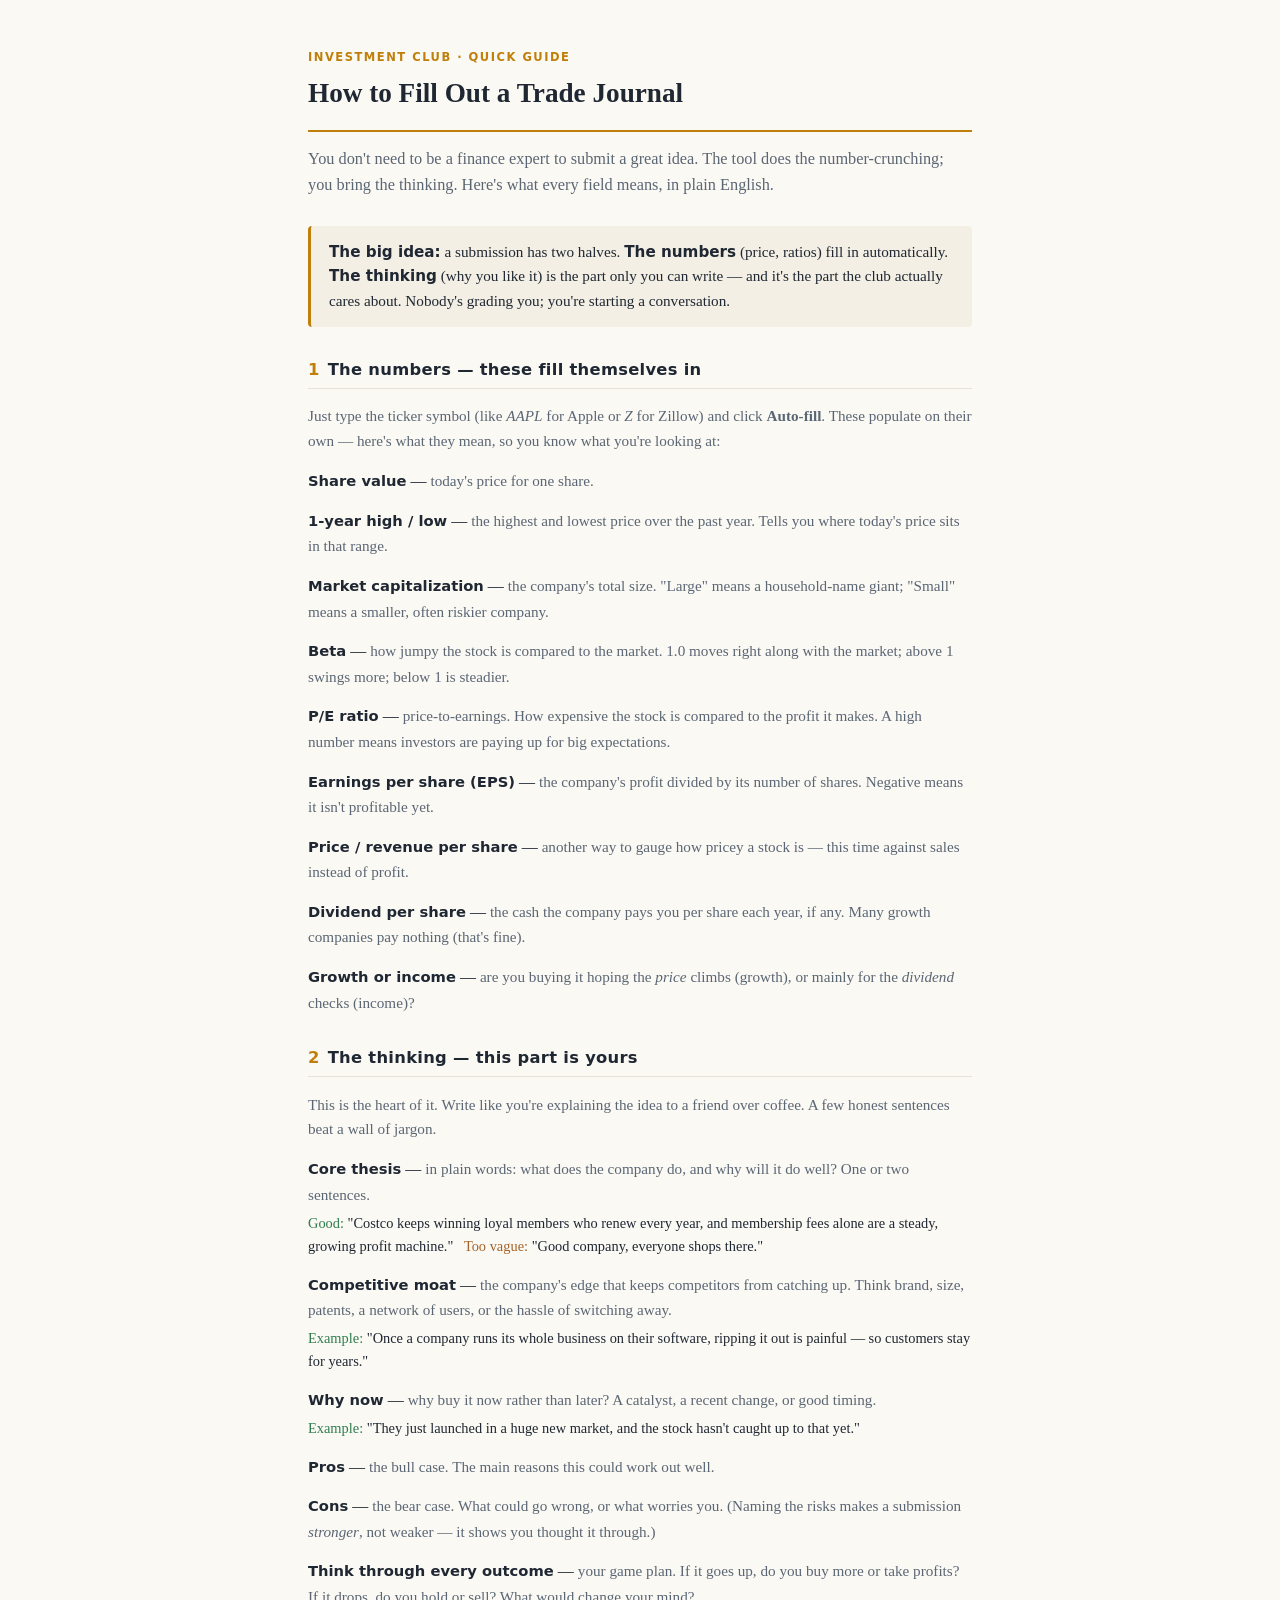
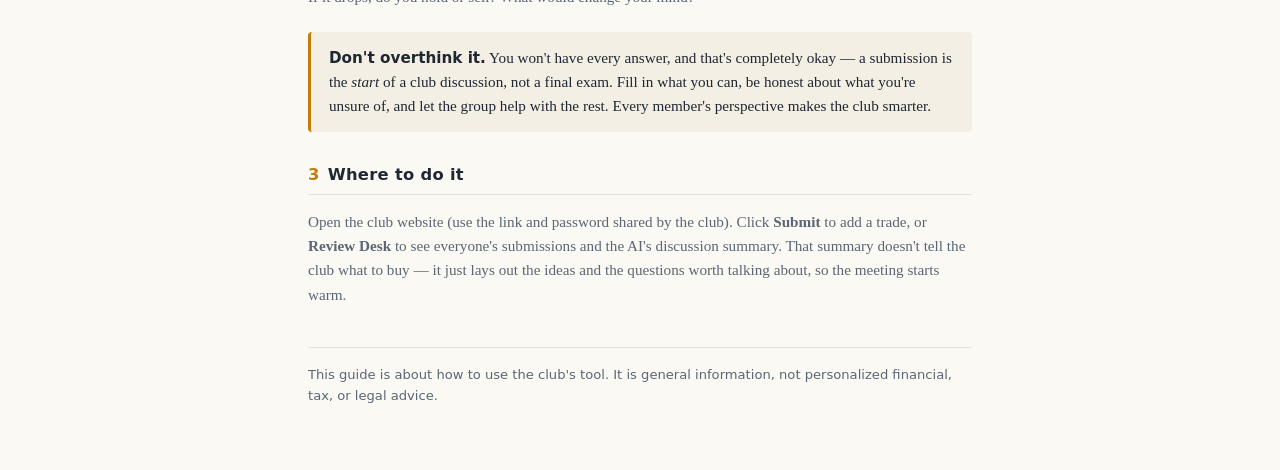
==== guide.html @ 2c7f6676 "Add plain-English field hints + friendly submission guide (guide.html)" ====
<!DOCTYPE html>
<html lang="en">
<head>
<meta charset="UTF-8">
<meta name="viewport" content="width=device-width, initial-scale=1.0">
<title>How to Fill Out a Trade Journal — A Friendly Guide</title>
<style>
  :root { --ink:#1f2733; --soft:#5b6674; --amber:#c07f0a; --line:#e7e2d8; --paper:#fbf9f4; --tint:#f4efe4; }
  * { box-sizing:border-box; }
  body { font-family:Georgia,'Times New Roman',serif; color:var(--ink); background:var(--paper);
         max-width:720px; margin:0 auto; padding:48px 28px 64px; line-height:1.6; }
  header { border-bottom:2px solid var(--amber); padding-bottom:14px; margin-bottom:8px; }
  .kicker { font-family:system-ui,sans-serif; text-transform:uppercase; letter-spacing:1.5px;
            font-size:.72rem; color:var(--amber); font-weight:700; }
  h1 { font-size:1.7rem; margin:6px 0 0; }
  .lede { color:var(--soft); font-size:1.02rem; margin:14px 0 28px; }
  h2 { font-family:system-ui,sans-serif; font-size:1.02rem; letter-spacing:.3px; margin:30px 0 6px;
       color:var(--ink); border-bottom:1px solid var(--line); padding-bottom:5px; }
  h2 .num { color:var(--amber); font-weight:700; margin-right:8px; }
  .term { margin:14px 0; }
  .term .name { font-family:system-ui,sans-serif; font-weight:600; font-size:.92rem; }
  .term .def { color:var(--soft); font-size:.95rem; }
  .callout { background:var(--tint); border-left:3px solid var(--amber); border-radius:4px;
             padding:14px 18px; margin:22px 0; font-size:.95rem; }
  .callout strong { font-family:system-ui,sans-serif; }
  .eg { font-size:.9rem; margin-top:4px; }
  .eg .good { color:#2f7d4f; } .eg .vague { color:#a4632a; }
  .foot { margin-top:40px; padding-top:16px; border-top:1px solid var(--line);
          color:var(--soft); font-size:.82rem; font-family:system-ui,sans-serif; }
  @media print { body { padding:0; max-width:100%; } .callout { background:#f4efe4 !important; -webkit-print-color-adjust:exact; } }
</style>
</head>
<body>

<header>
  <div class="kicker">Investment Club · Quick Guide</div>
  <h1>How to Fill Out a Trade Journal</h1>
</header>

<p class="lede">You don't need to be a finance expert to submit a great idea. The tool does the number-crunching;
you bring the thinking. Here's what every field means, in plain English.</p>

<div class="callout">
  <strong>The big idea:</strong> a submission has two halves. <strong>The numbers</strong> (price, ratios) fill in
  automatically. <strong>The thinking</strong> (why you like it) is the part only you can write — and it's the part
  the club actually cares about. Nobody's grading you; you're starting a conversation.
</div>

<h2><span class="num">1</span>The numbers — these fill themselves in</h2>
<p style="color:var(--soft); font-size:.95rem;">Just type the ticker symbol (like <em>AAPL</em> for Apple or
<em>Z</em> for Zillow) and click <strong>Auto-fill</strong>. These populate on their own — here's what they mean,
so you know what you're looking at:</p>

<div class="term"><span class="name">Share value</span> — <span class="def">today's price for one share.</span></div>
<div class="term"><span class="name">1-year high / low</span> — <span class="def">the highest and lowest price over the past year. Tells you where today's price sits in that range.</span></div>
<div class="term"><span class="name">Market capitalization</span> — <span class="def">the company's total size. "Large" means a household-name giant; "Small" means a smaller, often riskier company.</span></div>
<div class="term"><span class="name">Beta</span> — <span class="def">how jumpy the stock is compared to the market. 1.0 moves right along with the market; above 1 swings more; below 1 is steadier.</span></div>
<div class="term"><span class="name">P/E ratio</span> — <span class="def">price-to-earnings. How expensive the stock is compared to the profit it makes. A high number means investors are paying up for big expectations.</span></div>
<div class="term"><span class="name">Earnings per share (EPS)</span> — <span class="def">the company's profit divided by its number of shares. Negative means it isn't profitable yet.</span></div>
<div class="term"><span class="name">Price / revenue per share</span> — <span class="def">another way to gauge how pricey a stock is — this time against sales instead of profit.</span></div>
<div class="term"><span class="name">Dividend per share</span> — <span class="def">the cash the company pays you per share each year, if any. Many growth companies pay nothing (that's fine).</span></div>
<div class="term"><span class="name">Growth or income</span> — <span class="def">are you buying it hoping the <em>price</em> climbs (growth), or mainly for the <em>dividend</em> checks (income)?</span></div>

<h2><span class="num">2</span>The thinking — this part is yours</h2>
<p style="color:var(--soft); font-size:.95rem;">This is the heart of it. Write like you're explaining the idea to a friend
over coffee. A few honest sentences beat a wall of jargon.</p>

<div class="term"><span class="name">Core thesis</span> — <span class="def">in plain words: what does the company do, and why will it do well? One or two sentences.</span>
  <div class="eg"><span class="good">Good:</span> "Costco keeps winning loyal members who renew every year, and membership fees alone are a steady, growing profit machine." &nbsp; <span class="vague">Too vague:</span> "Good company, everyone shops there."</div>
</div>
<div class="term"><span class="name">Competitive moat</span> — <span class="def">the company's edge that keeps competitors from catching up. Think brand, size, patents, a network of users, or the hassle of switching away.</span>
  <div class="eg"><span class="good">Example:</span> "Once a company runs its whole business on their software, ripping it out is painful — so customers stay for years."</div>
</div>
<div class="term"><span class="name">Why now</span> — <span class="def">why buy it now rather than later? A catalyst, a recent change, or good timing.</span>
  <div class="eg"><span class="good">Example:</span> "They just launched in a huge new market, and the stock hasn't caught up to that yet."</div>
</div>
<div class="term"><span class="name">Pros</span> — <span class="def">the bull case. The main reasons this could work out well.</span></div>
<div class="term"><span class="name">Cons</span> — <span class="def">the bear case. What could go wrong, or what worries you. (Naming the risks makes a submission <em>stronger</em>, not weaker — it shows you thought it through.)</span></div>
<div class="term"><span class="name">Think through every outcome</span> — <span class="def">your game plan. If it goes up, do you buy more or take profits? If it drops, do you hold or sell? What would change your mind?</span></div>

<div class="callout">
  <strong>Don't overthink it.</strong> You won't have every answer, and that's completely okay — a submission is the
  <em>start</em> of a club discussion, not a final exam. Fill in what you can, be honest about what you're unsure of,
  and let the group help with the rest. Every member's perspective makes the club smarter.
</div>

<h2><span class="num">3</span>Where to do it</h2>
<p style="color:var(--soft); font-size:.95rem;">Open the club website (use the link and password shared by the club).
Click <strong>Submit</strong> to add a trade, or <strong>Review Desk</strong> to see everyone's submissions and the
AI's discussion summary. That summary doesn't tell the club what to buy — it just lays out the ideas and the questions
worth talking about, so the meeting starts warm.</p>

<div class="foot">
  This guide is about how to use the club's tool. It is general information, not personalized financial, tax, or legal advice.
</div>

</body>
</html>
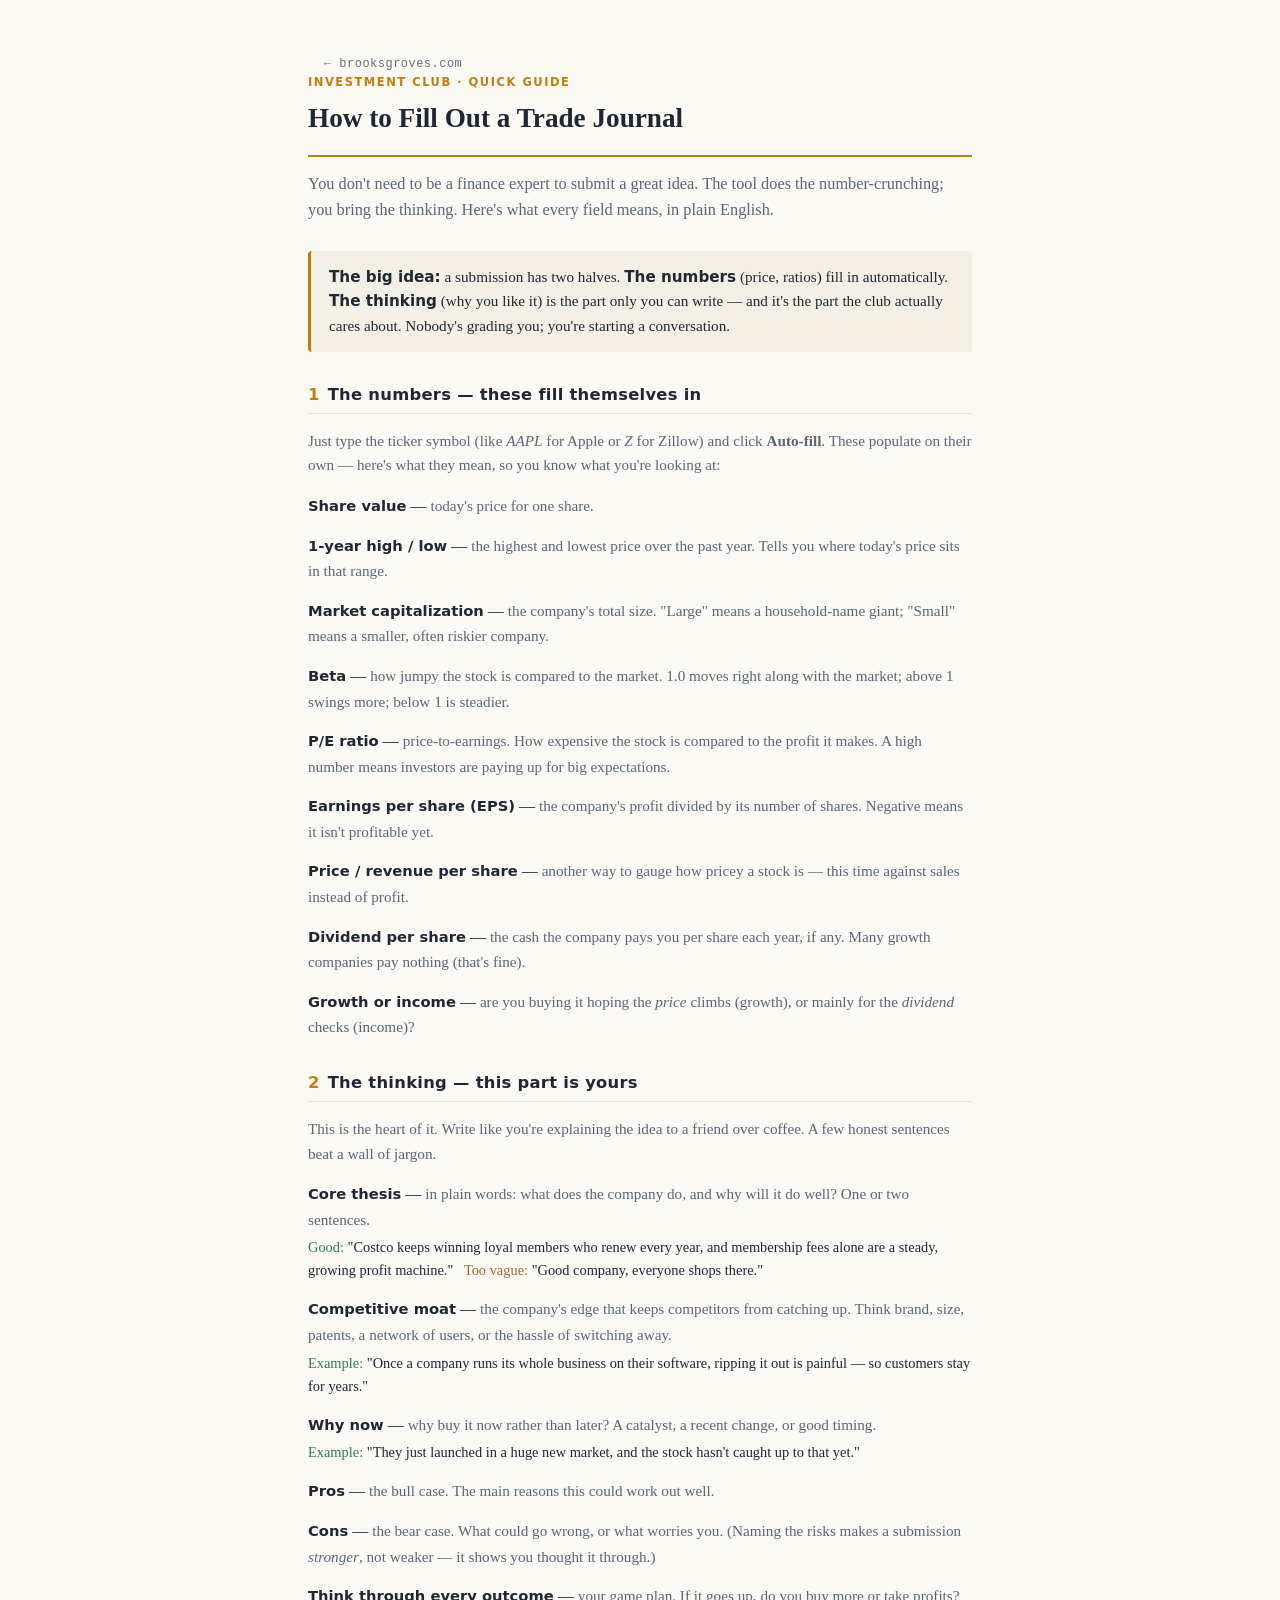
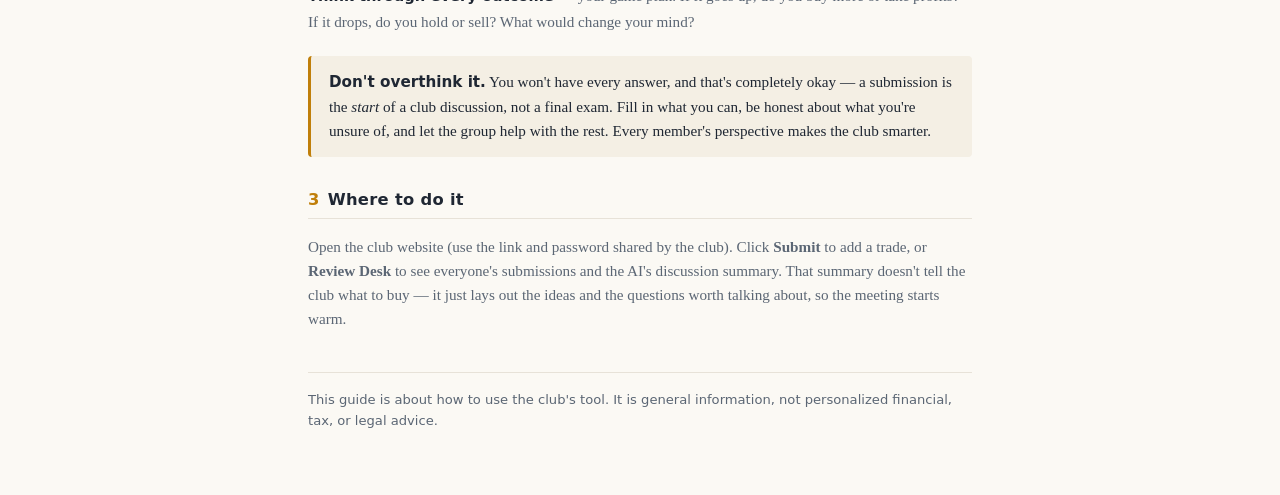
==== commit 51dc6837: "Add link back to brooksgroves.com Co-Authored-By: Claude Opus 5.5 <noreply@anthropic.com> Claude-Ses" ====
--- a/guide.html
+++ b/guide.html
@@ -31,6 +31,8 @@
 </style>
 </head>
 <body>
+<a class="bg-home" href="https://brooksgroves.com/">&larr; brooksgroves.com</a>
+<style>.bg-home{display:block;position:relative;z-index:50;padding:8px 16px 0;font:12px/1.4 ui-monospace,SFMono-Regular,Menlo,Consolas,monospace;letter-spacing:.04em;color:inherit;opacity:.65;text-decoration:none;width:max-content}.bg-home:hover{opacity:1;text-decoration:underline}</style>
 
 <header>
   <div class="kicker">Investment Club · Quick Guide</div>
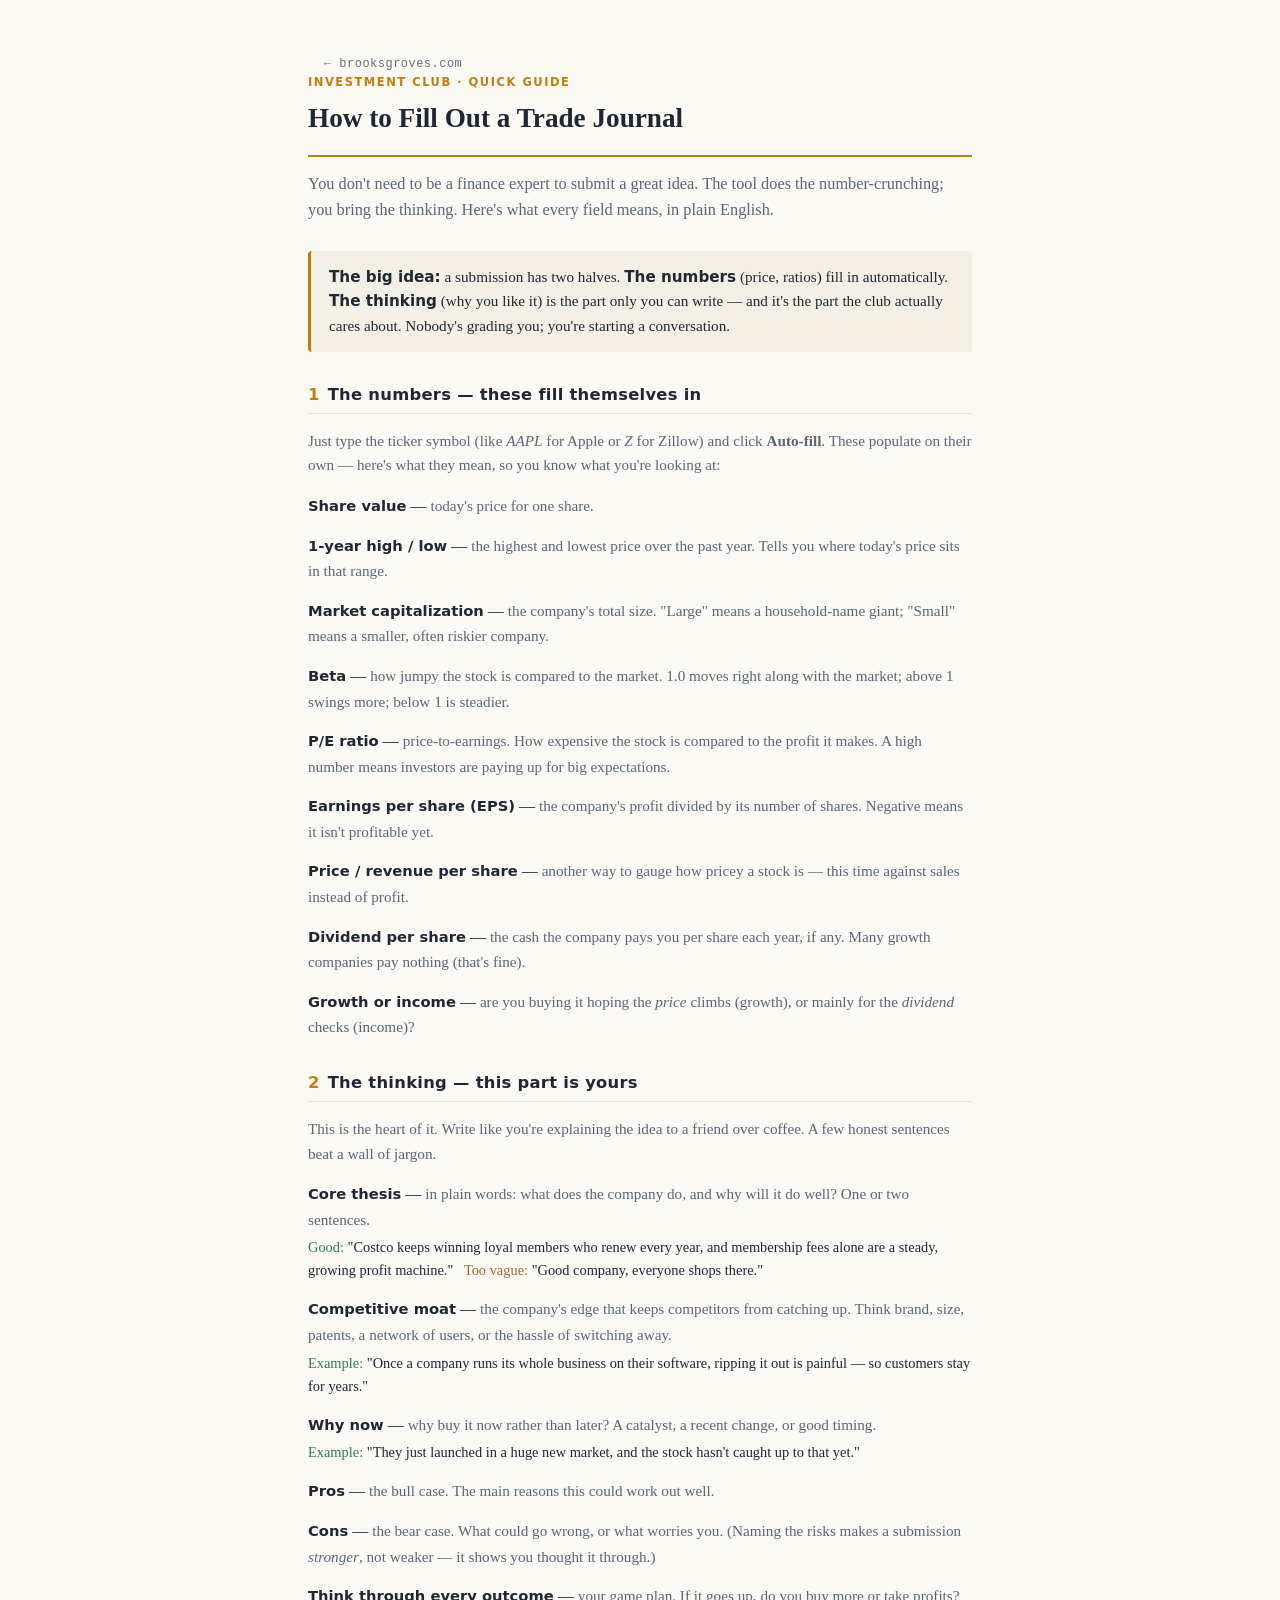
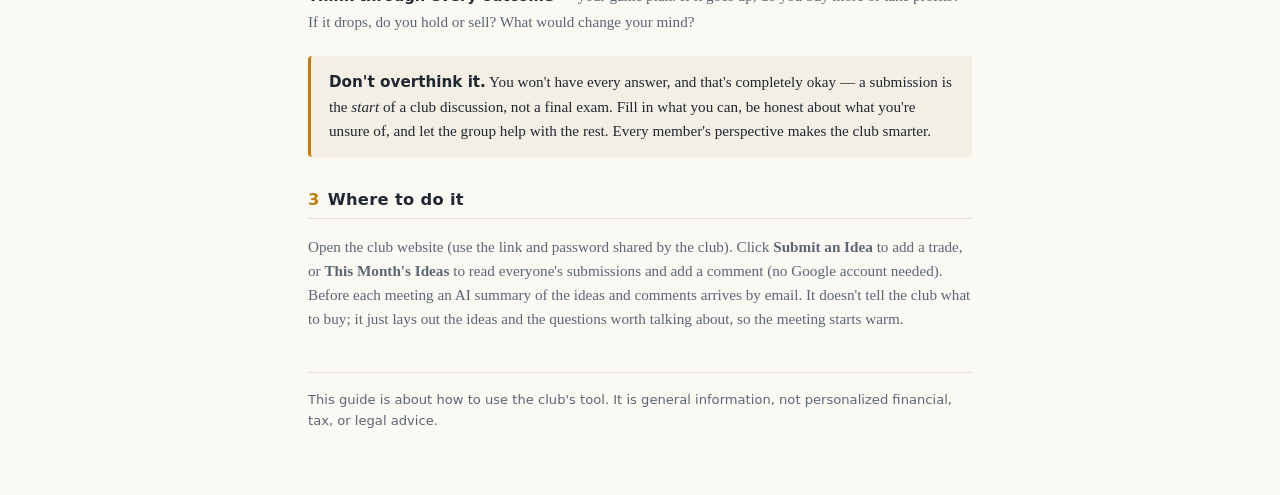
==== commit 6845c2f6: "Field-notes simplification: one-page home, Review Desk hidden, ideas.html with no-Google comment box" ====
--- a/guide.html
+++ b/guide.html
@@ -88,9 +88,10 @@
 
 <h2><span class="num">3</span>Where to do it</h2>
 <p style="color:var(--soft); font-size:.95rem;">Open the club website (use the link and password shared by the club).
-Click <strong>Submit</strong> to add a trade, or <strong>Review Desk</strong> to see everyone's submissions and the
-AI's discussion summary. That summary doesn't tell the club what to buy — it just lays out the ideas and the questions
-worth talking about, so the meeting starts warm.</p>
+Click <strong>Submit an Idea</strong> to add a trade, or <strong>This Month's Ideas</strong> to read everyone's
+submissions and add a comment (no Google account needed). Before each meeting an AI summary of the ideas and comments
+arrives by email. It doesn't tell the club what to buy; it just lays out the ideas and the questions worth talking
+about, so the meeting starts warm.</p>
 
 <div class="foot">
   This guide is about how to use the club's tool. It is general information, not personalized financial, tax, or legal advice.
